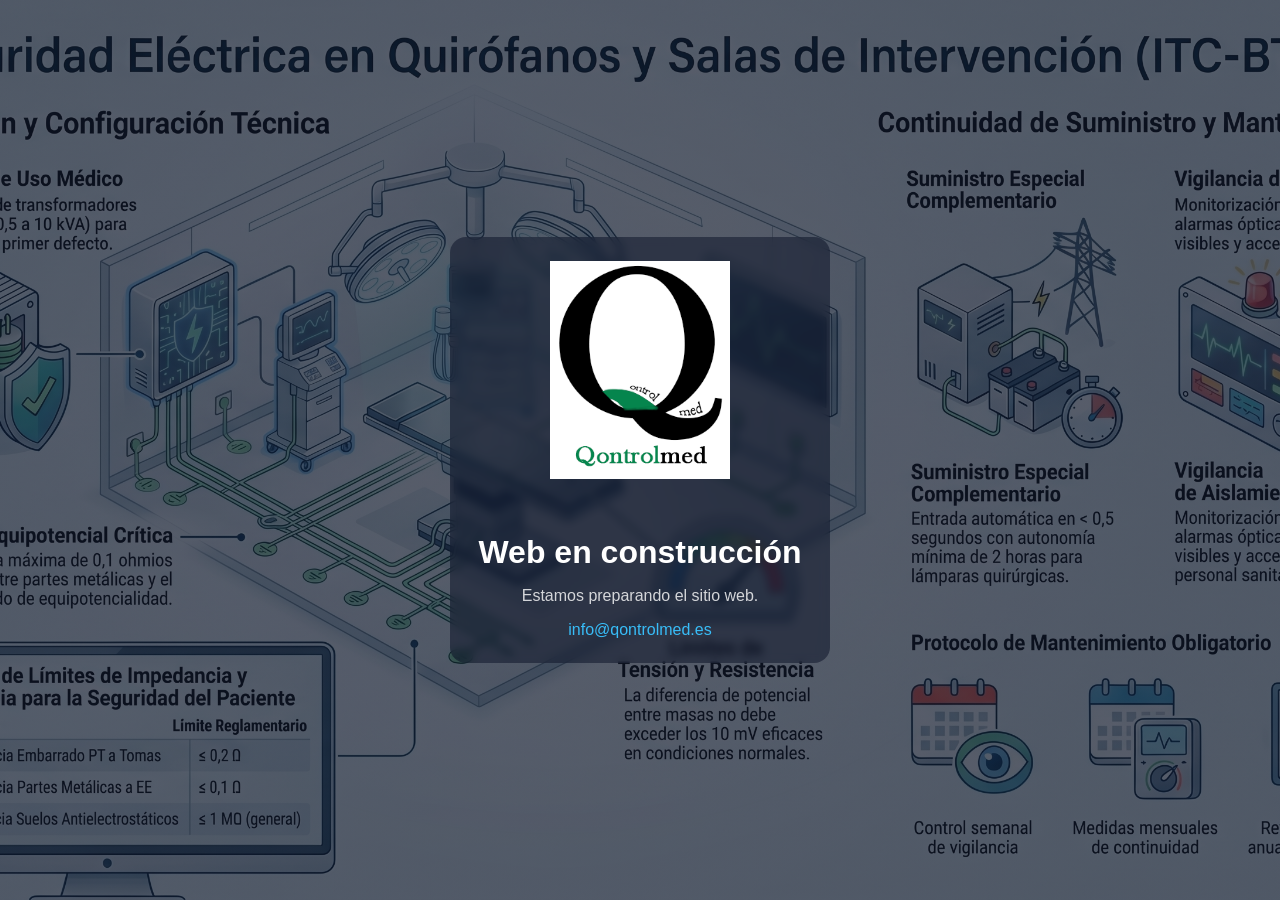
==== index.html @ 044fc1ef "Estructura inicial proyecto web" ====
<!DOCTYPE html>
<link rel="stylesheet" href="css/variables.css">
<link rel="stylesheet" href="css/base.css">
<link rel="stylesheet" href="css/layout.css">
<link rel="stylesheet" href="css/pages/home.css">
<html lang="es">
<head>
    <meta charset="UTF-8">
    <meta name="viewport" content="width=device-width, initial-scale=1.0">
    <title>QontrolMed</title>
    <link rel="stylesheet" href="style.css">
</head>
<body>

    <div class="contenedor">
        <img src="assets/img/logo.png" alt="QontrolMed" class="logo">
       
        <h1>Web en construcción</h1>

        <p>
            Estamos preparando el sitio web.
        </p>

        <a href="mailto:info@qontrolmed.es">
            info@qontrolmed.es
        </a>
    </div>

</body>
</html>
---- css/pages/home.css ----
body{
    margin:0;
    font-family:Arial, Helvetica, sans-serif;
    background:
        linear-gradient(rgba(15, 23, 42, 0.7), rgba(15, 23, 42, 0.7)),
        url("../../assets/img/seguridad_electrica.png") center/cover no-repeat;
    color:white;
    display:flex;
    justify-content:center;
    align-items:center;
    min-height:100vh;
    text-align:center;
}

.contenedor{
    padding:24px 28px;
    background:rgba(15, 23, 42, 0.55);
    border-radius:16px;
    backdrop-filter:blur(4px);
}

.logo{
    width:180px;
    margin-bottom:30px;
}

h1{
    font-size:2rem;
    margin-bottom:10px;
}

p{
    opacity:0.8;
}

a{
    color:#38bdf8;
    text-decoration:none;
}
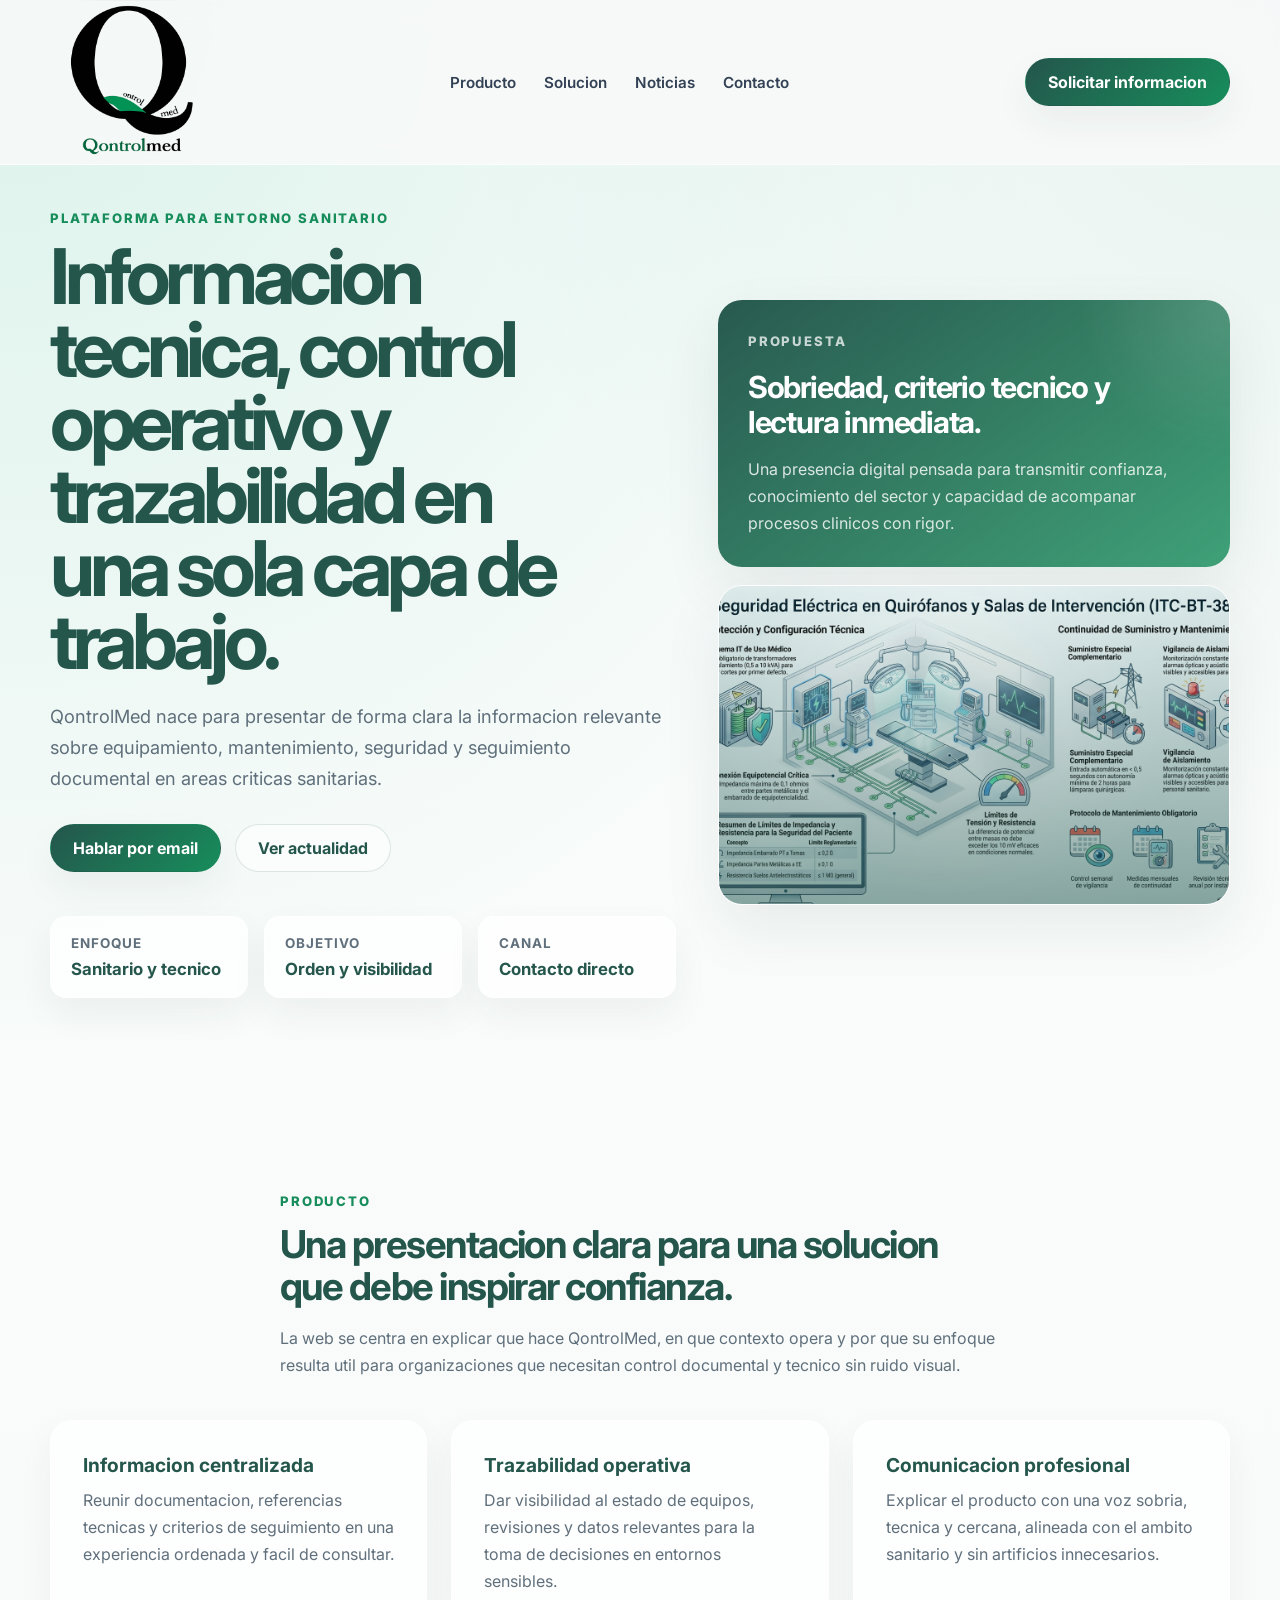
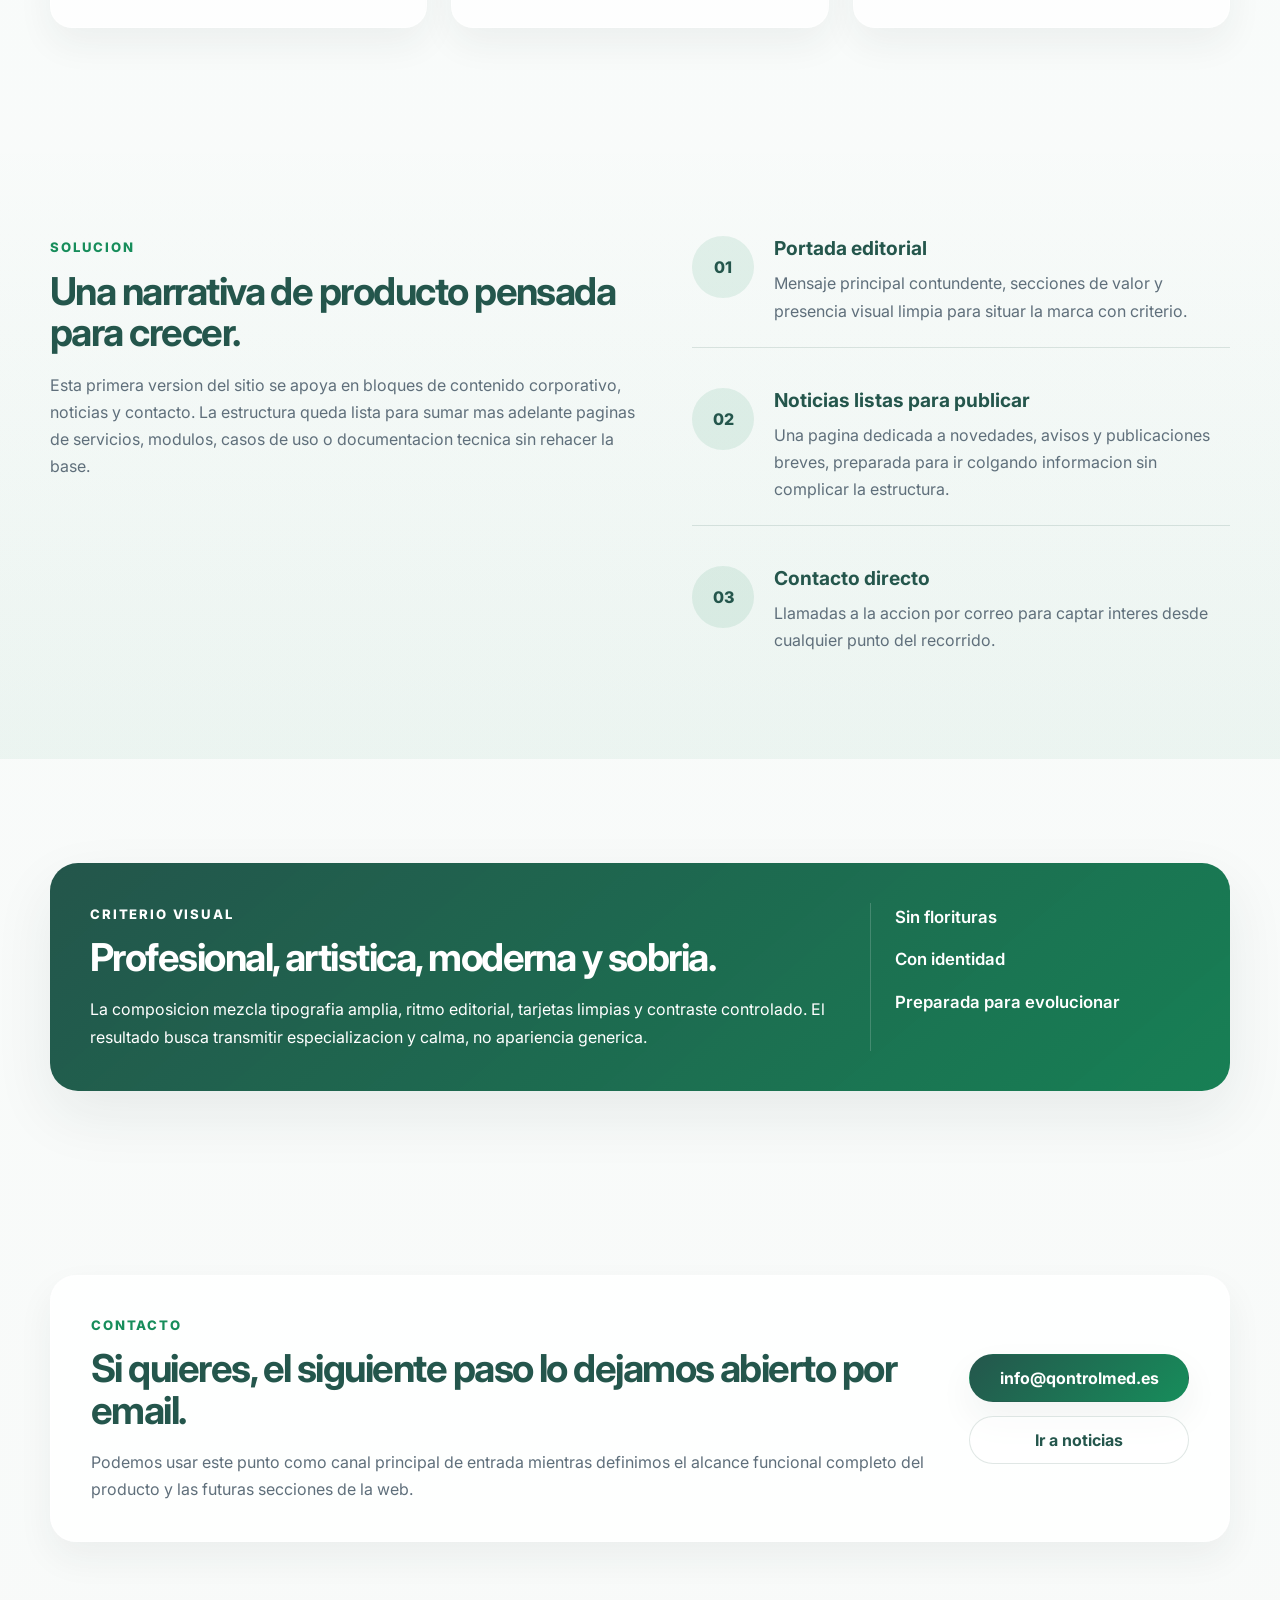
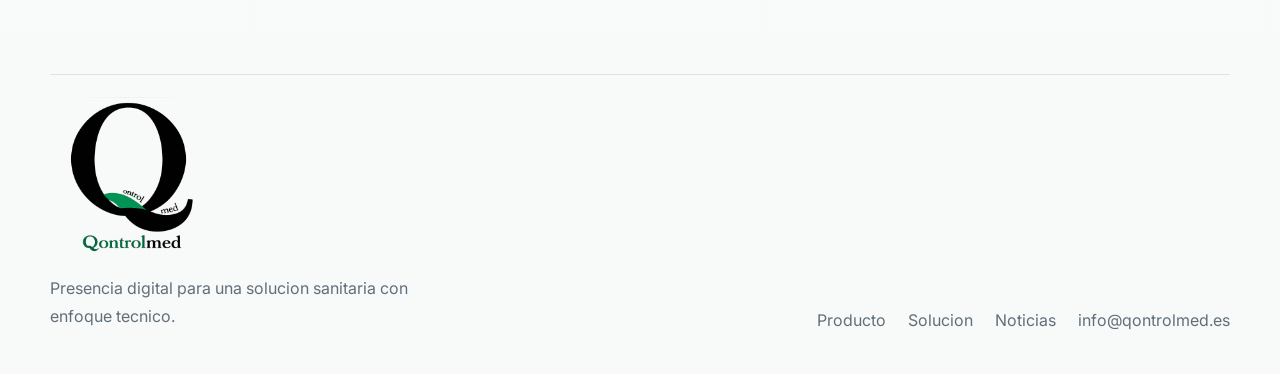
==== commit b17434e1: "web inicial" ====
--- a/index.html
+++ b/index.html
@@ -1,30 +1,246 @@
 <!DOCTYPE html>
-<link rel="stylesheet" href="css/variables.css">
-<link rel="stylesheet" href="css/base.css">
-<link rel="stylesheet" href="css/layout.css">
-<link rel="stylesheet" href="css/pages/home.css">
 <html lang="es">
 <head>
     <meta charset="UTF-8">
     <meta name="viewport" content="width=device-width, initial-scale=1.0">
-    <title>QontrolMed</title>
-    <link rel="stylesheet" href="style.css">
+    <title>QontrolMed | Gestion y seguridad para entornos sanitarios</title>
+    <meta
+        name="description"
+        content="QontrolMed presenta una plataforma para ordenar informacion tecnica, mantenimiento y seguridad operativa en entornos sanitarios."
+    >
+    <link rel="preconnect" href="https://fonts.googleapis.com">
+    <link rel="preconnect" href="https://fonts.gstatic.com" crossorigin>
+    <link
+        href="https://fonts.googleapis.com/css2?family=Inter:wght@400;500;600;700;800&display=swap"
+        rel="stylesheet"
+    >
+    <link rel="stylesheet" href="css/variables.css">
+    <link rel="stylesheet" href="css/base.css">
+    <link rel="stylesheet" href="css/layout.css">
+    <link rel="stylesheet" href="css/pages/home.css">
 </head>
 <body>
-
-    <div class="contenedor">
-        <img src="assets/img/logo.png" alt="QontrolMed" class="logo">
-       
-        <h1>Web en construcción</h1>
-
-        <p>
-            Estamos preparando el sitio web.
-        </p>
-
-        <a href="mailto:info@qontrolmed.es">
-            info@qontrolmed.es
-        </a>
-    </div>
-
+    <header class="site-header">
+        <div class="shell site-header__inner">
+            <a class="brand" href="index.html" aria-label="Ir a la portada de QontrolMed">
+                <img class="brand__logo" src="assets/img/logo.png" alt="Logotipo de QontrolMed">
+            </a>
+
+            <nav class="site-nav" aria-label="Navegacion principal">
+                <a href="#producto">Producto</a>
+                <a href="#solucion">Solucion</a>
+                <a href="noticias.html">Noticias</a>
+                <a href="#contacto">Contacto</a>
+            </nav>
+
+            <a class="btn btn--primary site-header__cta" href="mailto:info@qontrolmed.es?subject=Consulta%20sobre%20QontrolMed">
+                Solicitar informacion
+            </a>
+        </div>
+    </header>
+
+    <main>
+        <section class="hero">
+            <div class="shell hero__grid">
+                <div class="hero__content">
+                    <p class="eyebrow">Plataforma para entorno sanitario</p>
+                    <h1>
+                        Informacion tecnica, control operativo y trazabilidad
+                        en una sola capa de trabajo.
+                    </h1>
+                    <p class="hero__lead">
+                        QontrolMed nace para presentar de forma clara la informacion
+                        relevante sobre equipamiento, mantenimiento, seguridad y
+                        seguimiento documental en areas criticas sanitarias.
+                    </p>
+
+                    <div class="hero__actions">
+                        <a class="btn btn--primary" href="#contacto">Hablar por email</a>
+                        <a class="btn btn--ghost" href="noticias.html">Ver actualidad</a>
+                    </div>
+
+                    <dl class="hero__metrics" aria-label="Resumen de enfoque de QontrolMed">
+                        <div>
+                            <dt>Enfoque</dt>
+                            <dd>Sanitario y tecnico</dd>
+                        </div>
+                        <div>
+                            <dt>Objetivo</dt>
+                            <dd>Orden y visibilidad</dd>
+                        </div>
+                        <div>
+                            <dt>Canal</dt>
+                            <dd>Contacto directo</dd>
+                        </div>
+                    </dl>
+                </div>
+
+                <div class="hero__panel">
+                    <div class="hero-card hero-card--primary">
+                        <p class="hero-card__label">Propuesta</p>
+                        <p class="hero-card__title">Sobriedad, criterio tecnico y lectura inmediata.</p>
+                        <p class="hero-card__copy">
+                            Una presencia digital pensada para transmitir confianza,
+                            conocimiento del sector y capacidad de acompanar procesos
+                            clinicos con rigor.
+                        </p>
+                    </div>
+
+                    <div class="hero-card hero-card--image">
+                        <img src="assets/img/seguridad_electrica.png" alt="Equipo tecnico en entorno sanitario">
+                    </div>
+                </div>
+            </div>
+        </section>
+
+        <section class="section" id="producto">
+            <div class="shell section-heading">
+                <p class="eyebrow">Producto</p>
+                <h2>Una presentacion clara para una solucion que debe inspirar confianza.</h2>
+                <p>
+                    La web se centra en explicar que hace QontrolMed, en que contexto
+                    opera y por que su enfoque resulta util para organizaciones que
+                    necesitan control documental y tecnico sin ruido visual.
+                </p>
+            </div>
+
+            <div class="shell card-grid card-grid--three">
+                <article class="card">
+                    <h3>Informacion centralizada</h3>
+                    <p>
+                        Reunir documentacion, referencias tecnicas y criterios de
+                        seguimiento en una experiencia ordenada y facil de consultar.
+                    </p>
+                </article>
+
+                <article class="card">
+                    <h3>Trazabilidad operativa</h3>
+                    <p>
+                        Dar visibilidad al estado de equipos, revisiones y datos
+                        relevantes para la toma de decisiones en entornos sensibles.
+                    </p>
+                </article>
+
+                <article class="card">
+                    <h3>Comunicacion profesional</h3>
+                    <p>
+                        Explicar el producto con una voz sobria, tecnica y cercana,
+                        alineada con el ambito sanitario y sin artificios innecesarios.
+                    </p>
+                </article>
+            </div>
+        </section>
+
+        <section class="section section--tinted" id="solucion">
+            <div class="shell split">
+                <div>
+                    <p class="eyebrow">Solucion</p>
+                    <h2>Una narrativa de producto pensada para crecer.</h2>
+                    <p>
+                        Esta primera version del sitio se apoya en bloques de contenido
+                        corporativo, noticias y contacto. La estructura queda lista
+                        para sumar mas adelante paginas de servicios, modulos, casos de
+                        uso o documentacion tecnica sin rehacer la base.
+                    </p>
+                </div>
+
+                <div class="stack">
+                    <article class="feature">
+                        <span class="feature__index">01</span>
+                        <div>
+                            <h3>Portada editorial</h3>
+                            <p>
+                                Mensaje principal contundente, secciones de valor y
+                                presencia visual limpia para situar la marca con
+                                criterio.
+                            </p>
+                        </div>
+                    </article>
+
+                    <article class="feature">
+                        <span class="feature__index">02</span>
+                        <div>
+                            <h3>Noticias listas para publicar</h3>
+                            <p>
+                                Una pagina dedicada a novedades, avisos y publicaciones
+                                breves, preparada para ir colgando informacion sin
+                                complicar la estructura.
+                            </p>
+                        </div>
+                    </article>
+
+                    <article class="feature">
+                        <span class="feature__index">03</span>
+                        <div>
+                            <h3>Contacto directo</h3>
+                            <p>
+                                Llamadas a la accion por correo para captar interes
+                                desde cualquier punto del recorrido.
+                            </p>
+                        </div>
+                    </article>
+                </div>
+            </div>
+        </section>
+
+        <section class="section">
+            <div class="shell highlight">
+                <div class="highlight__content">
+                    <p class="eyebrow">Criterio visual</p>
+                    <h2>Profesional, artistica, moderna y sobria.</h2>
+                    <p>
+                        La composicion mezcla tipografia amplia, ritmo editorial,
+                        tarjetas limpias y contraste controlado. El resultado busca
+                        transmitir especializacion y calma, no apariencia generica.
+                    </p>
+                </div>
+
+                <div class="highlight__aside">
+                    <p>Sin florituras</p>
+                    <p>Con identidad</p>
+                    <p>Preparada para evolucionar</p>
+                </div>
+            </div>
+        </section>
+
+        <section class="section section--compact" id="contacto">
+            <div class="shell contact-callout">
+                <div>
+                    <p class="eyebrow">Contacto</p>
+                    <h2>Si quieres, el siguiente paso lo dejamos abierto por email.</h2>
+                    <p>
+                        Podemos usar este punto como canal principal de entrada
+                        mientras definimos el alcance funcional completo del producto
+                        y las futuras secciones de la web.
+                    </p>
+                </div>
+
+                <div class="contact-callout__actions">
+                    <a class="btn btn--primary btn--wide" href="mailto:info@qontrolmed.es?subject=Consulta%20sobre%20QontrolMed">
+                        info@qontrolmed.es
+                    </a>
+                    <a class="btn btn--ghost btn--wide" href="noticias.html">
+                        Ir a noticias
+                    </a>
+                </div>
+            </div>
+        </section>
+    </main>
+
+    <footer class="site-footer">
+        <div class="shell site-footer__inner">
+            <div>
+                <img class="site-footer__logo" src="assets/img/logo.png" alt="QontrolMed">
+                <p>Presencia digital para una solucion sanitaria con enfoque tecnico.</p>
+            </div>
+
+            <div class="site-footer__links">
+                <a href="#producto">Producto</a>
+                <a href="#solucion">Solucion</a>
+                <a href="noticias.html">Noticias</a>
+                <a href="mailto:info@qontrolmed.es">info@qontrolmed.es</a>
+            </div>
+        </div>
+    </footer>
 </body>
-</html>+</html>
--- a/css/variables.css
+++ b/css/variables.css
@@ -0,0 +1,19 @@
+:root {
+    --qm-primary: #178d5b;
+    --qm-primary-dark: #24564c;
+    --qm-primary-light: #42c098;
+    --qm-secondary: #7cb8a5;
+
+    --qm-bg: #f8faf9;
+    --qm-surface: #ffffff;
+    --qm-surface-strong: #eef5f1;
+    --qm-text: #334155;
+    --qm-text-soft: #5f6f7b;
+    --qm-line: rgba(36, 86, 76, 0.14);
+    --qm-shadow: 0 24px 60px rgba(31, 50, 45, 0.08);
+    --qm-shadow-soft: 0 16px 36px rgba(31, 50, 45, 0.06);
+    --qm-radius: 22px;
+    --qm-radius-sm: 16px;
+    --qm-shell: 1180px;
+    --qm-font: "Inter", "Segoe UI", sans-serif;
+}
--- a/css/base.css
+++ b/css/base.css
@@ -0,0 +1,55 @@
+*,
+*::before,
+*::after {
+    box-sizing: border-box;
+}
+
+html {
+    scroll-behavior: smooth;
+}
+
+body {
+    margin: 0;
+    min-width: 320px;
+    font-family: var(--qm-font);
+    color: var(--qm-text);
+    background:
+        radial-gradient(circle at top left, rgba(66, 192, 152, 0.16), transparent 28%),
+        radial-gradient(circle at top right, rgba(23, 141, 91, 0.08), transparent 22%),
+        linear-gradient(180deg, #f9fcfb 0%, var(--qm-bg) 100%);
+}
+
+img {
+    display: block;
+    max-width: 100%;
+}
+
+a {
+    color: inherit;
+}
+
+button,
+input,
+textarea,
+select {
+    font: inherit;
+}
+
+h1,
+h2,
+h3,
+p {
+    margin-top: 0;
+}
+
+p {
+    margin-bottom: 0;
+    line-height: 1.7;
+    color: var(--qm-text-soft);
+}
+
+ul {
+    margin: 0;
+    padding: 0;
+    list-style: none;
+}
--- a/css/layout.css
+++ b/css/layout.css
@@ -0,0 +1,352 @@
+.shell {
+    width: min(calc(100% - 40px), var(--qm-shell));
+    margin: 0 auto;
+}
+
+.site-header {
+    position: sticky;
+    top: 0;
+    z-index: 20;
+    backdrop-filter: blur(14px);
+    background: rgba(248, 250, 249, 0.84);
+    border-bottom: 1px solid rgba(255, 255, 255, 0.65);
+}
+
+.site-header__inner {
+    display: flex;
+    align-items: center;
+    justify-content: space-between;
+    gap: 24px;
+    min-height: 88px;
+}
+
+.brand {
+    flex-shrink: 0;
+}
+
+.brand__logo,
+.site-footer__logo {
+    width: 164px;
+    height: auto;
+}
+
+.site-nav {
+    display: flex;
+    align-items: center;
+    gap: 28px;
+    font-size: 0.95rem;
+    font-weight: 600;
+}
+
+.site-nav a {
+    text-decoration: none;
+    color: var(--qm-text);
+    transition: color 160ms ease;
+}
+
+.site-nav a:hover,
+.site-nav a[aria-current="page"] {
+    color: var(--qm-primary);
+}
+
+.btn {
+    display: inline-flex;
+    align-items: center;
+    justify-content: center;
+    min-height: 48px;
+    padding: 0 22px;
+    border-radius: 999px;
+    border: 1px solid transparent;
+    text-decoration: none;
+    font-weight: 700;
+    transition:
+        transform 180ms ease,
+        border-color 180ms ease,
+        background-color 180ms ease,
+        color 180ms ease;
+}
+
+.btn:hover {
+    transform: translateY(-1px);
+}
+
+.btn--primary {
+    background: linear-gradient(135deg, var(--qm-primary-dark), var(--qm-primary));
+    color: #ffffff;
+    box-shadow: var(--qm-shadow-soft);
+}
+
+.btn--ghost {
+    border-color: var(--qm-line);
+    background: rgba(255, 255, 255, 0.58);
+    color: var(--qm-primary-dark);
+}
+
+.btn--wide {
+    min-width: 220px;
+}
+
+.eyebrow {
+    margin-bottom: 12px;
+    color: var(--qm-primary);
+    font-size: 0.82rem;
+    font-weight: 800;
+    letter-spacing: 0.14em;
+    text-transform: uppercase;
+}
+
+.section {
+    padding: 104px 0;
+}
+
+.section--compact {
+    padding: 80px 0 104px;
+}
+
+.section--tinted {
+    background: linear-gradient(180deg, rgba(255, 255, 255, 0) 0%, rgba(23, 141, 91, 0.06) 100%);
+}
+
+.section-heading {
+    max-width: 720px;
+    margin-bottom: 40px;
+}
+
+.section-heading h2,
+.split h2,
+.highlight h2,
+.contact-callout h2,
+.news-hero h1,
+.news-card h2 {
+    margin-bottom: 18px;
+    color: var(--qm-primary-dark);
+    line-height: 1.08;
+    letter-spacing: -0.04em;
+}
+
+.section-heading h2,
+.split h2,
+.highlight h2,
+.contact-callout h2 {
+    font-size: clamp(2rem, 3vw, 3.35rem);
+}
+
+.card-grid {
+    display: grid;
+    gap: 24px;
+}
+
+.card-grid--three {
+    grid-template-columns: repeat(3, minmax(0, 1fr));
+}
+
+.card {
+    padding: 32px;
+    border: 1px solid rgba(255, 255, 255, 0.7);
+    border-radius: var(--qm-radius);
+    background: rgba(255, 255, 255, 0.72);
+    box-shadow: var(--qm-shadow-soft);
+}
+
+.card h3,
+.feature h3,
+.sidebar-card h3 {
+    margin-bottom: 10px;
+    color: var(--qm-primary-dark);
+    font-size: 1.2rem;
+}
+
+.split {
+    display: grid;
+    grid-template-columns: minmax(0, 1.05fr) minmax(0, 0.95fr);
+    gap: 48px;
+    align-items: start;
+}
+
+.stack {
+    display: grid;
+    gap: 18px;
+}
+
+.feature {
+    display: grid;
+    grid-template-columns: 62px 1fr;
+    gap: 20px;
+    padding: 22px 0;
+    border-bottom: 1px solid var(--qm-line);
+}
+
+.feature:first-child {
+    padding-top: 0;
+}
+
+.feature:last-child {
+    border-bottom: 0;
+    padding-bottom: 0;
+}
+
+.feature__index {
+    display: inline-flex;
+    align-items: center;
+    justify-content: center;
+    width: 62px;
+    height: 62px;
+    border-radius: 50%;
+    background: rgba(23, 141, 91, 0.1);
+    color: var(--qm-primary-dark);
+    font-weight: 800;
+}
+
+.highlight {
+    display: grid;
+    grid-template-columns: minmax(0, 1fr) 320px;
+    gap: 32px;
+    padding: 40px;
+    border-radius: calc(var(--qm-radius) + 6px);
+    background:
+        linear-gradient(140deg, rgba(36, 86, 76, 0.96), rgba(23, 141, 91, 0.84)),
+        #173a33;
+    box-shadow: var(--qm-shadow);
+}
+
+.highlight__content h2,
+.highlight__content p,
+.highlight__aside p {
+    color: #ffffff;
+}
+
+.highlight__aside {
+    display: grid;
+    gap: 14px;
+    align-content: start;
+    padding-left: 24px;
+    border-left: 1px solid rgba(255, 255, 255, 0.18);
+}
+
+.highlight__aside p {
+    font-size: 1.05rem;
+    font-weight: 600;
+}
+
+.contact-callout {
+    display: grid;
+    grid-template-columns: minmax(0, 1fr) auto;
+    gap: 28px;
+    align-items: center;
+    padding: 38px 40px;
+    border-radius: calc(var(--qm-radius) + 4px);
+    background: rgba(255, 255, 255, 0.84);
+    border: 1px solid rgba(255, 255, 255, 0.9);
+    box-shadow: var(--qm-shadow-soft);
+}
+
+.contact-callout__actions {
+    display: grid;
+    gap: 14px;
+}
+
+.site-footer {
+    padding: 28px 0 44px;
+}
+
+.site-footer__inner {
+    display: flex;
+    align-items: flex-end;
+    justify-content: space-between;
+    gap: 28px;
+    padding-top: 22px;
+    border-top: 1px solid var(--qm-line);
+}
+
+.site-footer__inner p {
+    margin-top: 14px;
+    max-width: 420px;
+}
+
+.site-footer__links {
+    display: flex;
+    flex-wrap: wrap;
+    justify-content: flex-end;
+    gap: 12px 22px;
+}
+
+.site-footer__links a {
+    text-decoration: none;
+    color: var(--qm-text-soft);
+}
+
+@media (max-width: 980px) {
+    .site-header {
+        position: static;
+    }
+
+    .site-header__inner,
+    .site-footer__inner {
+        flex-direction: column;
+        align-items: flex-start;
+    }
+
+    .split,
+    .highlight,
+    .contact-callout {
+        grid-template-columns: 1fr;
+    }
+
+    .site-nav {
+        flex-wrap: wrap;
+        gap: 14px 18px;
+    }
+
+    .site-header__cta {
+        display: none;
+    }
+
+    .card-grid--three {
+        grid-template-columns: 1fr;
+    }
+
+    .highlight__aside {
+        padding-left: 0;
+        border-left: 0;
+        padding-top: 18px;
+        border-top: 1px solid rgba(255, 255, 255, 0.18);
+    }
+
+    .contact-callout__actions,
+    .site-footer__links {
+        width: 100%;
+    }
+}
+
+@media (max-width: 640px) {
+    .shell {
+        width: min(calc(100% - 28px), var(--qm-shell));
+    }
+
+    .section {
+        padding: 82px 0;
+    }
+
+    .section--compact {
+        padding: 62px 0 88px;
+    }
+
+    .site-header__inner {
+        min-height: 78px;
+    }
+
+    .brand__logo,
+    .site-footer__logo {
+        width: 140px;
+    }
+
+    .card,
+    .highlight,
+    .contact-callout {
+        padding: 26px;
+    }
+
+    .feature {
+        grid-template-columns: 1fr;
+    }
+}
--- a/css/pages/home.css
+++ b/css/pages/home.css
@@ -1,39 +1,148 @@
-body{
-    margin:0;
-    font-family:Arial, Helvetica, sans-serif;
-    background:
-        linear-gradient(rgba(15, 23, 42, 0.7), rgba(15, 23, 42, 0.7)),
-        url("../../assets/img/seguridad_electrica.png") center/cover no-repeat;
-    color:white;
-    display:flex;
-    justify-content:center;
-    align-items:center;
-    min-height:100vh;
-    text-align:center;
+.hero {
+    padding: 42px 0 88px;
 }
 
-.contenedor{
-    padding:24px 28px;
-    background:rgba(15, 23, 42, 0.55);
-    border-radius:16px;
-    backdrop-filter:blur(4px);
+.hero__grid {
+    display: grid;
+    grid-template-columns: minmax(0, 1.1fr) minmax(360px, 0.9fr);
+    gap: 42px;
+    align-items: center;
 }
 
-.logo{
-    width:180px;
-    margin-bottom:30px;
+.hero__content h1 {
+    max-width: 11ch;
+    margin-bottom: 22px;
+    color: var(--qm-primary-dark);
+    font-size: clamp(3.2rem, 6vw, 6rem);
+    line-height: 0.95;
+    letter-spacing: -0.07em;
 }
 
-h1{
-    font-size:2rem;
-    margin-bottom:10px;
+.hero__lead {
+    max-width: 640px;
+    font-size: 1.14rem;
 }
 
-p{
-    opacity:0.8;
+.hero__actions {
+    display: flex;
+    flex-wrap: wrap;
+    gap: 14px;
+    margin-top: 30px;
 }
 
-a{
-    color:#38bdf8;
-    text-decoration:none;
+.hero__metrics {
+    display: grid;
+    grid-template-columns: repeat(3, minmax(0, 1fr));
+    gap: 16px;
+    margin: 44px 0 0;
 }
+
+.hero__metrics div {
+    padding: 18px 20px;
+    border-radius: var(--qm-radius-sm);
+    background: rgba(255, 255, 255, 0.72);
+    border: 1px solid rgba(255, 255, 255, 0.86);
+    box-shadow: var(--qm-shadow-soft);
+}
+
+.hero__metrics dt {
+    margin-bottom: 8px;
+    color: var(--qm-text-soft);
+    font-size: 0.84rem;
+    font-weight: 700;
+    letter-spacing: 0.08em;
+    text-transform: uppercase;
+}
+
+.hero__metrics dd {
+    margin: 0;
+    color: var(--qm-primary-dark);
+    font-size: 1.05rem;
+    font-weight: 700;
+}
+
+.hero__panel {
+    display: grid;
+    gap: 18px;
+}
+
+.hero-card {
+    overflow: hidden;
+    border-radius: calc(var(--qm-radius) + 2px);
+    box-shadow: var(--qm-shadow);
+}
+
+.hero-card--primary {
+    padding: 30px;
+    background:
+        radial-gradient(circle at top right, rgba(255, 255, 255, 0.14), transparent 26%),
+        linear-gradient(145deg, rgba(36, 86, 76, 0.98), rgba(23, 141, 91, 0.82));
+    color: #ffffff;
+}
+
+.hero-card__label {
+    margin-bottom: 18px;
+    color: rgba(255, 255, 255, 0.74);
+    font-size: 0.82rem;
+    font-weight: 800;
+    letter-spacing: 0.14em;
+    text-transform: uppercase;
+}
+
+.hero-card__title {
+    margin-bottom: 16px;
+    color: #ffffff;
+    font-size: 1.9rem;
+    font-weight: 700;
+    line-height: 1.15;
+    letter-spacing: -0.04em;
+}
+
+.hero-card__copy {
+    color: rgba(255, 255, 255, 0.82);
+}
+
+.hero-card--image {
+    position: relative;
+    min-height: 320px;
+    border: 1px solid rgba(255, 255, 255, 0.88);
+}
+
+.hero-card--image::after {
+    content: "";
+    position: absolute;
+    inset: 0;
+    background:
+        linear-gradient(180deg, rgba(36, 86, 76, 0.06) 0%, rgba(36, 86, 76, 0.5) 100%);
+}
+
+.hero-card--image img {
+    width: 100%;
+    height: 100%;
+    object-fit: cover;
+}
+
+@media (max-width: 980px) {
+    .hero__grid {
+        grid-template-columns: 1fr;
+    }
+
+    .hero__content h1 {
+        max-width: 12ch;
+    }
+}
+
+@media (max-width: 640px) {
+    .hero {
+        padding: 26px 0 62px;
+    }
+
+    .hero__content h1 {
+        max-width: none;
+        font-size: clamp(2.7rem, 15vw, 4.2rem);
+    }
+
+    .hero__metrics {
+        grid-template-columns: 1fr;
+    }
+}
